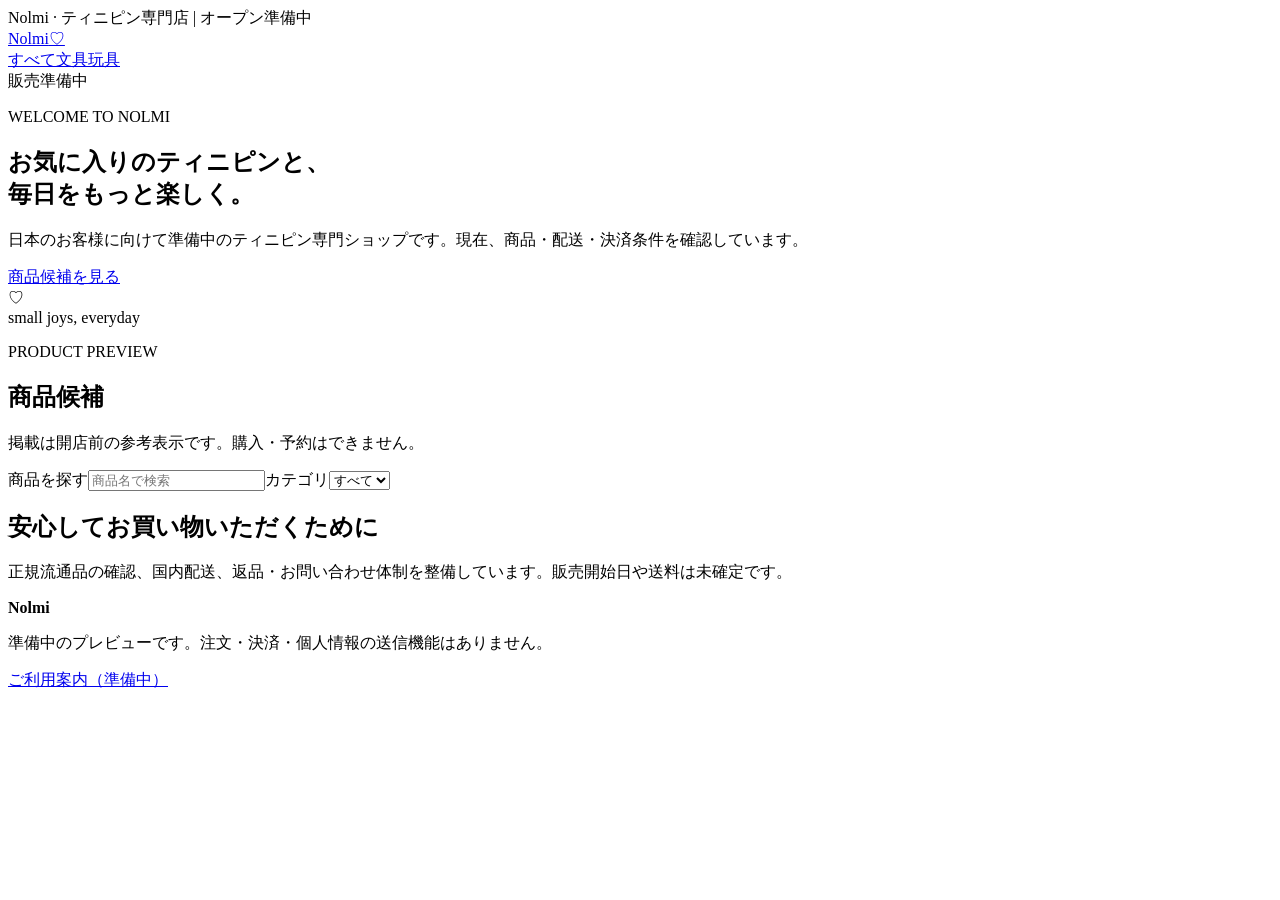
==== preview.html @ 4b1445b3 "preview: add safe storefront asset preview.html" ====
<!doctype html>
<html lang="ja"><head><meta charset="utf-8"><meta name="viewport" content="width=device-width,initial-scale=1"><meta name="robots" content="noindex,nofollow"><title>Nolmi | ティニピン専門店（準備中）</title><link rel="stylesheet" href="styles.css"></head>
<body><header><div class="bar">Nolmi · ティニピン専門店 | オープン準備中</div><div class="nav"><a class="logo" href="#home">Nolmi<span>♡</span></a><nav aria-label="商品カテゴリ"><a href="#catalog">すべて</a><a href="#catalog" data-category="文具">文具</a><a href="#catalog" data-category="玩具">玩具</a></nav><span class="status">販売準備中</span></div></header>
<main id="home"><section class="hero"><div class="hero-copy"><p class="eyebrow">WELCOME TO NOLMI</p><h1>お気に入りのティニピンと、<br>毎日をもっと楽しく。</h1><p>日本のお客様に向けて準備中のティニピン専門ショップです。現在、商品・配送・決済条件を確認しています。</p><a class="button" href="#catalog">商品候補を見る</a></div><div class="hero-art" aria-hidden="true"><div class="heart">♡</div><span>small joys, everyday</span></div></section>
<section id="catalog" class="catalog"><div class="heading"><div><p class="eyebrow">PRODUCT PREVIEW</p><h2>商品候補</h2></div><p class="notice">掲載は開店前の参考表示です。購入・予約はできません。</p></div><div class="filters"><label for="search">商品を探す</label><input id="search" type="search" placeholder="商品名で検索"><label for="category">カテゴリ</label><select id="category"><option value="すべて">すべて</option><option value="文具">文具</option><option value="玩具">玩具</option></select></div><div id="products" class="products" aria-live="polite"></div></section>
<section class="info"><h2>安心してお買い物いただくために</h2><p>正規流通品の確認、国内配送、返品・お問い合わせ体制を整備しています。販売開始日や送料は未確定です。</p></section></main>
<footer><strong>Nolmi</strong><p>準備中のプレビューです。注文・決済・個人情報の送信機能はありません。</p> <p><a href="information.html">ご利用案内（準備中）</a></p></footer><script src="catalog.js"></script><script src="preview.js"></script></body></html>
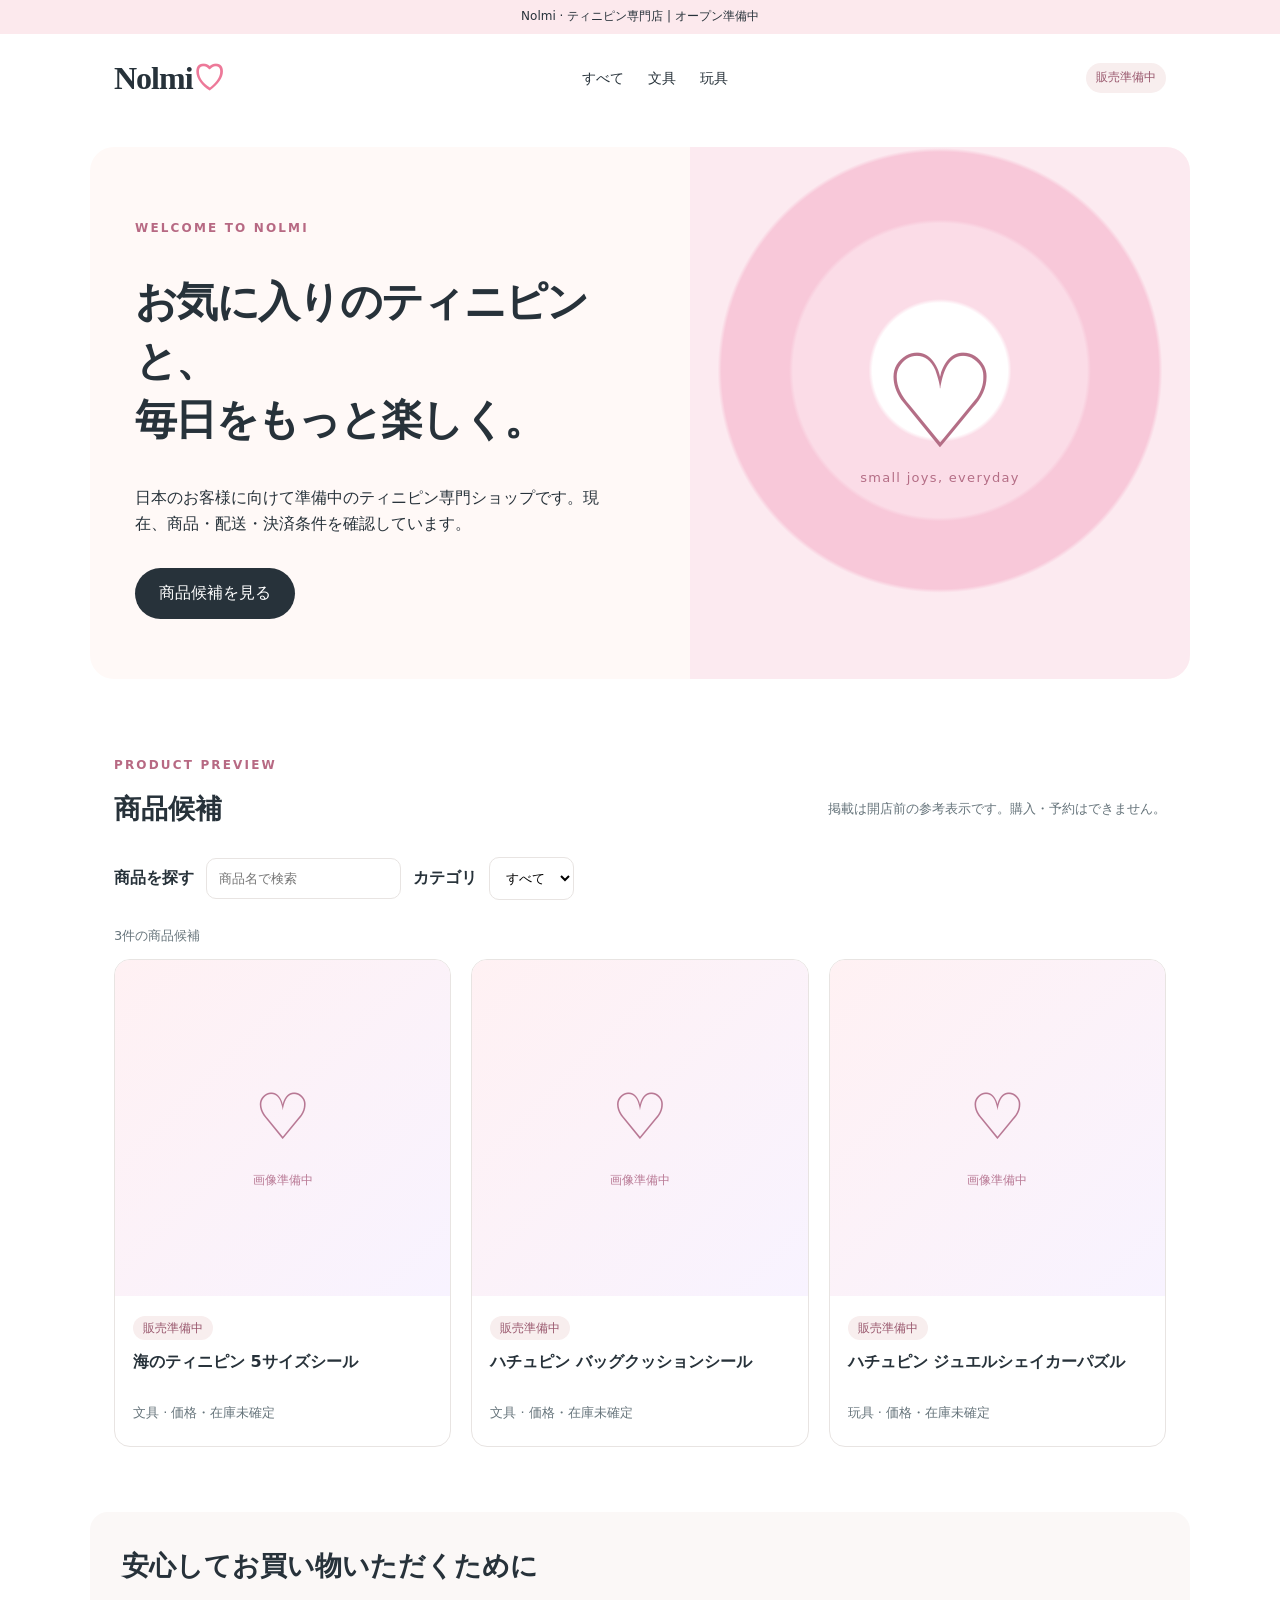
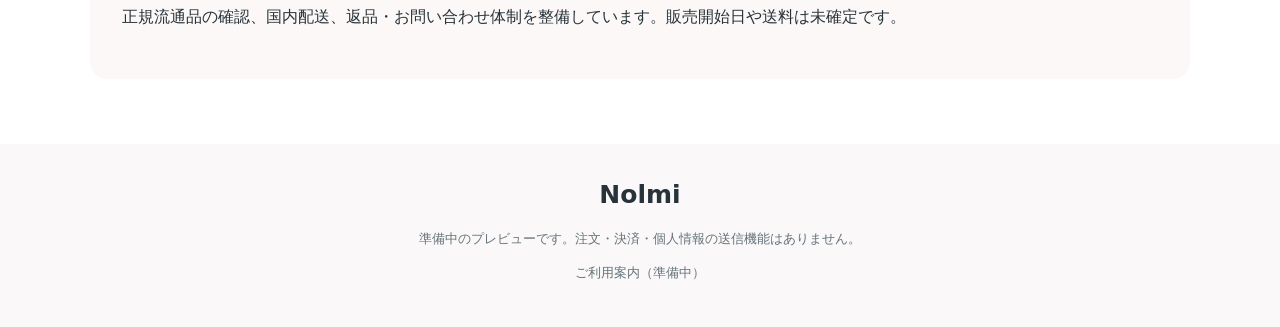
==== commit 93664915: "ui: display live product search result count" ====
--- a/preview.html
+++ b/preview.html
@@ -2,6 +2,6 @@
 <html lang="ja"><head><meta charset="utf-8"><meta name="viewport" content="width=device-width,initial-scale=1"><meta name="robots" content="noindex,nofollow"><title>Nolmi | ティニピン専門店（準備中）</title><link rel="stylesheet" href="styles.css"></head>
 <body><header><div class="bar">Nolmi · ティニピン専門店 | オープン準備中</div><div class="nav"><a class="logo" href="#home">Nolmi<span>♡</span></a><nav aria-label="商品カテゴリ"><a href="#catalog">すべて</a><a href="#catalog" data-category="文具">文具</a><a href="#catalog" data-category="玩具">玩具</a></nav><span class="status">販売準備中</span></div></header>
 <main id="home"><section class="hero"><div class="hero-copy"><p class="eyebrow">WELCOME TO NOLMI</p><h1>お気に入りのティニピンと、<br>毎日をもっと楽しく。</h1><p>日本のお客様に向けて準備中のティニピン専門ショップです。現在、商品・配送・決済条件を確認しています。</p><a class="button" href="#catalog">商品候補を見る</a></div><div class="hero-art" aria-hidden="true"><div class="heart">♡</div><span>small joys, everyday</span></div></section>
-<section id="catalog" class="catalog"><div class="heading"><div><p class="eyebrow">PRODUCT PREVIEW</p><h2>商品候補</h2></div><p class="notice">掲載は開店前の参考表示です。購入・予約はできません。</p></div><div class="filters"><label for="search">商品を探す</label><input id="search" type="search" placeholder="商品名で検索"><label for="category">カテゴリ</label><select id="category"><option value="すべて">すべて</option><option value="文具">文具</option><option value="玩具">玩具</option></select></div><div id="products" class="products" aria-live="polite"></div></section>
+<section id="catalog" class="catalog"><div class="heading"><div><p class="eyebrow">PRODUCT PREVIEW</p><h2>商品候補</h2></div><p class="notice">掲載は開店前の参考表示です。購入・予約はできません。</p></div><div class="filters"><label for="search">商品を探す</label><input id="search" type="search" placeholder="商品名で検索"><label for="category">カテゴリ</label><select id="category"><option value="すべて">すべて</option><option value="文具">文具</option><option value="玩具">玩具</option></select></div><p id="result-count" class="notice" role="status" aria-live="polite"></p><div id="products" class="products" aria-live="polite"></div></section>
 <section class="info"><h2>安心してお買い物いただくために</h2><p>正規流通品の確認、国内配送、返品・お問い合わせ体制を整備しています。販売開始日や送料は未確定です。</p></section></main>
 <footer><strong>Nolmi</strong><p>準備中のプレビューです。注文・決済・個人情報の送信機能はありません。</p> <p><a href="information.html">ご利用案内（準備中）</a></p></footer><script src="catalog.js"></script><script src="preview.js"></script></body></html>
--- a/styles.css
+++ b/styles.css
@@ -0,0 +1,5 @@
+:root{--ink:#27323a;--muted:#66747b;--pink:#ed7999;--cream:#fff9f7;--line:#e8e4e2}*{box-sizing:border-box}body{margin:0;color:var(--ink);background:#fff;font-family:system-ui,-apple-system,"Noto Sans JP",sans-serif;line-height:1.65}a{color:inherit;text-decoration:none}.bar{background:#fce9ed;text-align:center;font-size:12px;padding:7px}.nav{max-width:1100px;margin:auto;padding:18px 24px;display:flex;align-items:center;justify-content:space-between;gap:16px}.logo{font-family:Georgia,serif;font-size:32px;font-weight:bold;letter-spacing:-1px}.logo span{color:var(--pink)}nav{display:flex;gap:24px;font-size:14px}.status,.tag{font-size:12px;background:#f8eeee;padding:5px 10px;border-radius:30px;color:#98566c}.hero{max-width:1100px;margin:24px auto 0;background:var(--cream);border-radius:24px;display:grid;grid-template-columns:1.2fr 1fr;min-height:380px;overflow:hidden}.hero-copy{padding:60px 45px}.eyebrow{font-size:12px;letter-spacing:.18em;color:#b76983;font-weight:700}.hero h1{font-size:clamp(25px,3.5vw,42px);line-height:1.4;letter-spacing:-.04em}.hero p{max-width:490px}.button{display:inline-block;margin-top:15px;background:var(--ink);color:#fff;padding:12px 24px;border-radius:28px}.hero-art{display:grid;place-content:center;text-align:center;background:radial-gradient(circle at 50% 42%,#fff 0 17%,#fbdce7 18% 37%,#f8c8d9 38% 55%,#fceaf0 56%);color:#b46e86}.heart{font-size:130px;line-height:1}.hero-art span{font-size:13px;letter-spacing:.1em}.catalog,.info{max-width:1100px;margin:65px auto;padding:0 24px}.heading{display:flex;align-items:end;justify-content:space-between;gap:16px}.heading h2,.info h2{font-size:27px;margin:0}.notice{font-size:13px;color:var(--muted)}.filters{display:flex;gap:12px;align-items:center;margin:25px 0}.filters input,.filters select{border:1px solid var(--line);border-radius:10px;padding:12px;background:white;min-width:0}.products{display:grid;grid-template-columns:repeat(3,minmax(0,1fr));gap:20px}.product{border:1px solid var(--line);border-radius:16px;overflow:hidden;background:white}.placeholder{aspect-ratio:1;background:linear-gradient(135deg,#fff1f3,#f8f3ff);display:grid;place-content:center;text-align:center;color:#b87894}.placeholder b{font-size:64px;font-weight:400}.placeholder small{font-size:12px}.details{padding:18px}.details h3{font-size:16px;margin:9px 0}.details p{font-size:13px;color:var(--muted);margin:4px 0}.info{background:#fbf8f7;border-radius:18px;padding:32px}footer{text-align:center;background:#faf8f8;padding:30px;font-size:13px;color:var(--muted)}footer strong{font-size:25px;color:var(--ink)}@media(max-width:700px){.nav{padding:12px 16px}.logo{font-size:27px}nav{gap:12px;font-size:12px}.status{display:none}.hero{margin:10px 12px 0;grid-template-columns:1fr}.hero-copy{padding:35px 25px}.hero-art{min-height:150px}.heart{font-size:70px}.catalog,.info{margin:38px 12px;padding:0 4px}.heading{display:block}.filters{flex-wrap:wrap}.filters label{font-size:12px}.filters input{flex:1;min-width:110px}.products{grid-template-columns:repeat(2,minmax(0,1fr));gap:10px}.details{padding:12px}.details h3{font-size:14px}.info{padding:22px}.notice{font-size:12px}}
+/* Mobile storefront refinements */
+html{scroll-behavior:smooth}#catalog{scroll-margin-top:20px}.product{transition:box-shadow .2s ease}.product:focus-within{box-shadow:0 0 0 3px #f5c6d5}.details h3 a{display:block;min-height:44px}.details h3 a:focus-visible,.button:focus-visible{outline:3px solid #b76983;outline-offset:3px}.placeholder{min-height:145px}.filters label{font-weight:600}.filters input:focus-visible,.filters select:focus-visible{outline:2px solid #b76983;outline-offset:2px}@media(max-width:700px){.hero-copy{padding:27px 24px}.hero h1{font-size:clamp(24px,6.5vw,32px)}.hero-art{min-height:115px}.catalog{margin-top:30px}.filters{display:grid;grid-template-columns:1fr 1fr;gap:8px}.filters label[for=search]{grid-column:1/-1}.filters input{grid-column:1/-1;width:100%}.filters label[for=category]{align-self:center}.filters select{width:100%}.products{gap:12px}.details h3{line-height:1.45}.placeholder b{font-size:48px}}@media(prefers-reduced-motion:reduce){html{scroll-behavior:auto}.product{transition:none}}
+
+.art-link{display:block}.art-link:focus-visible{outline:3px solid #b76983;outline-offset:-3px}.product-facts{margin:24px 0;padding:20px 24px;background:#fff9f7;border:1px solid #e8e4e2;border-radius:16px}.product-facts h2{font-size:19px;margin:0 0 12px}.product-facts p{margin:8px 0}.product-facts strong{font-weight:650}@media(max-width:700px){.product-facts{padding:18px 16px}.art-link .placeholder{min-height:130px}}
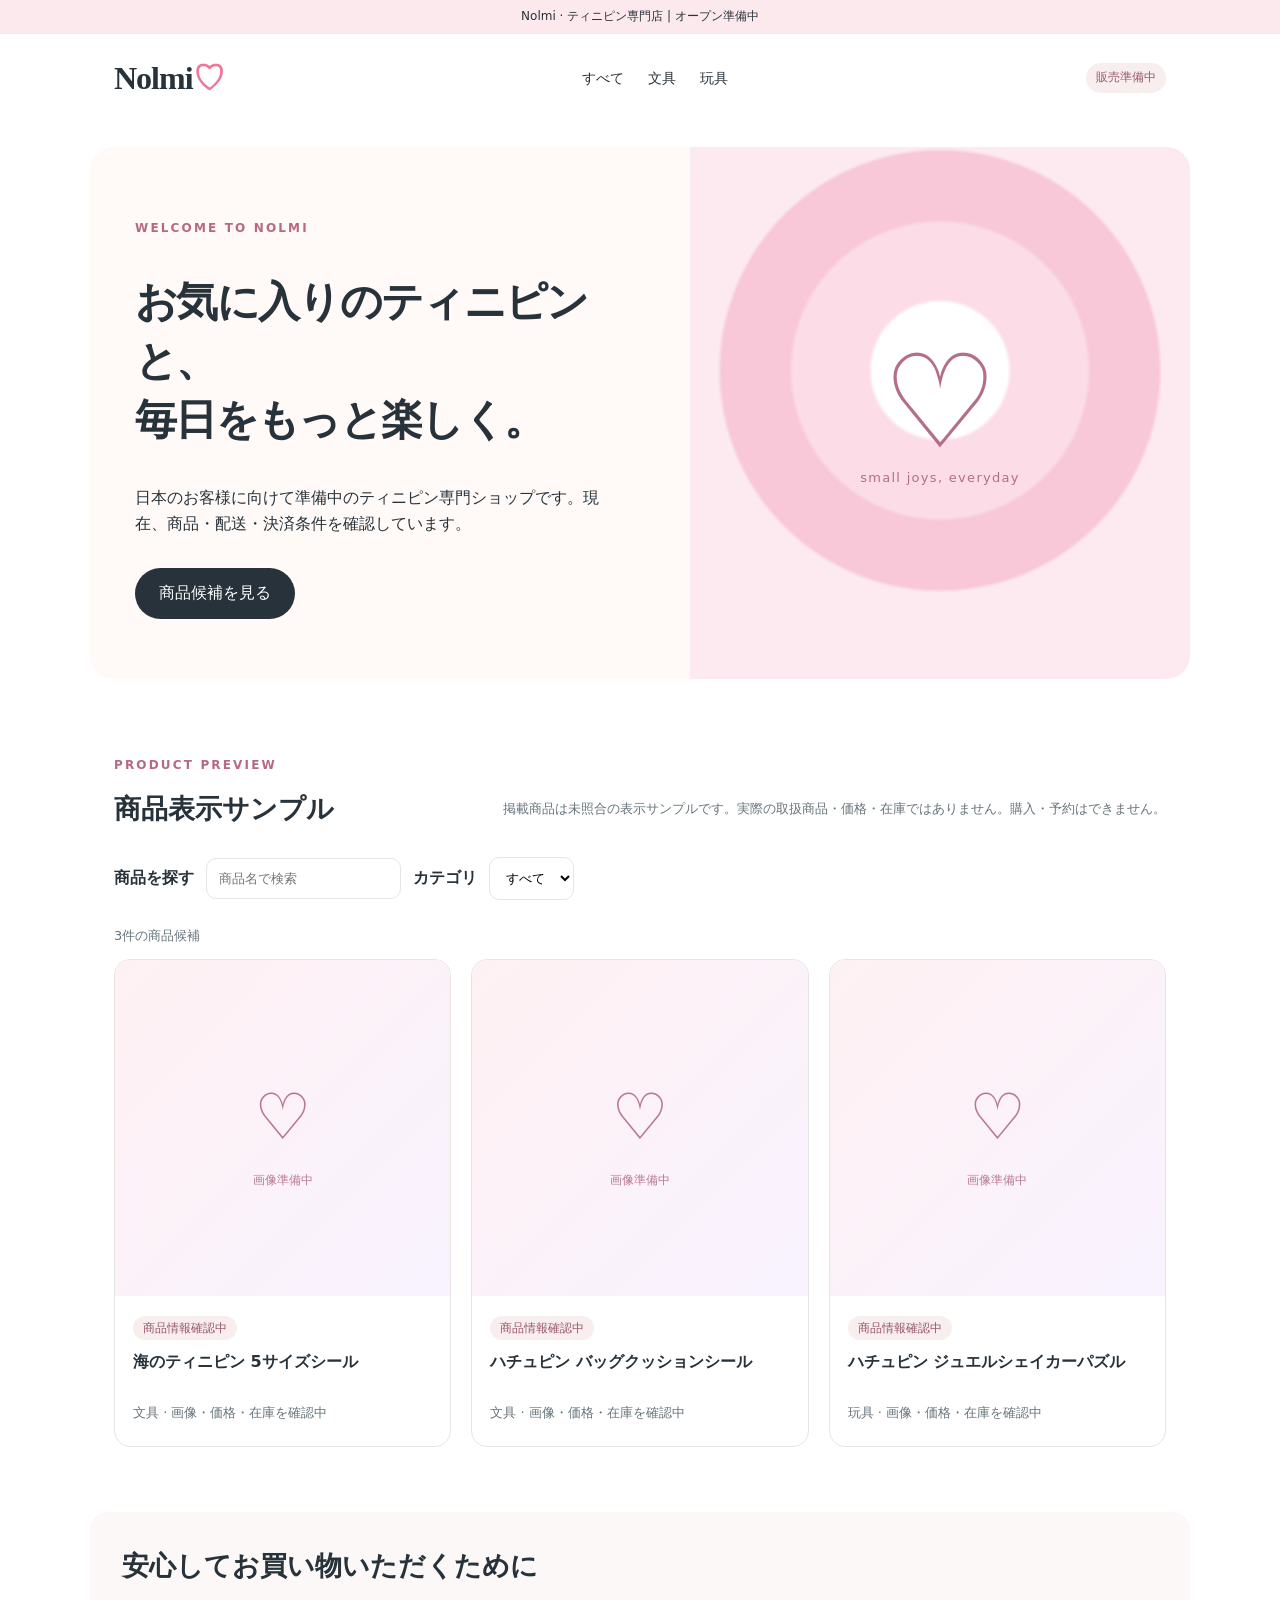
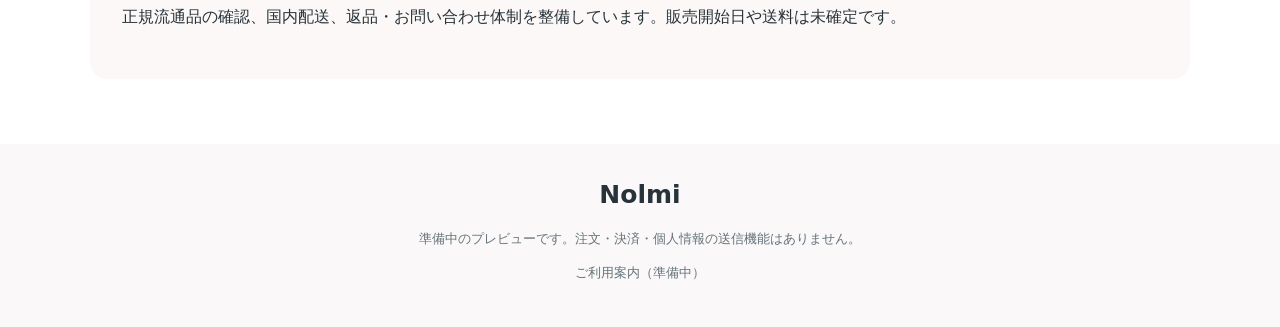
==== commit 7ba3f539: "copy: identify unverified examples as non-commercial display samples" ====
--- a/preview.html
+++ b/preview.html
@@ -2,6 +2,6 @@
 <html lang="ja"><head><meta charset="utf-8"><meta name="viewport" content="width=device-width,initial-scale=1"><meta name="robots" content="noindex,nofollow"><title>Nolmi | ティニピン専門店（準備中）</title><link rel="stylesheet" href="styles.css"></head>
 <body><header><div class="bar">Nolmi · ティニピン専門店 | オープン準備中</div><div class="nav"><a class="logo" href="#home">Nolmi<span>♡</span></a><nav aria-label="商品カテゴリ"><a href="#catalog">すべて</a><a href="#catalog" data-category="文具">文具</a><a href="#catalog" data-category="玩具">玩具</a></nav><span class="status">販売準備中</span></div></header>
 <main id="home"><section class="hero"><div class="hero-copy"><p class="eyebrow">WELCOME TO NOLMI</p><h1>お気に入りのティニピンと、<br>毎日をもっと楽しく。</h1><p>日本のお客様に向けて準備中のティニピン専門ショップです。現在、商品・配送・決済条件を確認しています。</p><a class="button" href="#catalog">商品候補を見る</a></div><div class="hero-art" aria-hidden="true"><div class="heart">♡</div><span>small joys, everyday</span></div></section>
-<section id="catalog" class="catalog"><div class="heading"><div><p class="eyebrow">PRODUCT PREVIEW</p><h2>商品候補</h2></div><p class="notice">掲載は開店前の参考表示です。購入・予約はできません。</p></div><div class="filters"><label for="search">商品を探す</label><input id="search" type="search" placeholder="商品名で検索"><label for="category">カテゴリ</label><select id="category"><option value="すべて">すべて</option><option value="文具">文具</option><option value="玩具">玩具</option></select></div><p id="result-count" class="notice" role="status" aria-live="polite"></p><div id="products" class="products" aria-live="polite"></div></section>
+<section id="catalog" class="catalog"><div class="heading"><div><p class="eyebrow">PRODUCT PREVIEW</p><h2>商品表示サンプル</h2></div><p class="notice">掲載商品は未照合の表示サンプルです。実際の取扱商品・価格・在庫ではありません。購入・予約はできません。</p></div><div class="filters"><label for="search">商品を探す</label><input id="search" type="search" placeholder="商品名で検索"><label for="category">カテゴリ</label><select id="category"><option value="すべて">すべて</option><option value="文具">文具</option><option value="玩具">玩具</option></select></div><p id="result-count" class="notice" role="status" aria-live="polite"></p><div id="products" class="products" aria-live="polite"></div></section>
 <section class="info"><h2>安心してお買い物いただくために</h2><p>正規流通品の確認、国内配送、返品・お問い合わせ体制を整備しています。販売開始日や送料は未確定です。</p></section></main>
 <footer><strong>Nolmi</strong><p>準備中のプレビューです。注文・決済・個人情報の送信機能はありません。</p> <p><a href="information.html">ご利用案内（準備中）</a></p></footer><script src="catalog.js"></script><script src="preview.js"></script></body></html>
--- a/styles.css
+++ b/styles.css
@@ -3,3 +3,5 @@
 html{scroll-behavior:smooth}#catalog{scroll-margin-top:20px}.product{transition:box-shadow .2s ease}.product:focus-within{box-shadow:0 0 0 3px #f5c6d5}.details h3 a{display:block;min-height:44px}.details h3 a:focus-visible,.button:focus-visible{outline:3px solid #b76983;outline-offset:3px}.placeholder{min-height:145px}.filters label{font-weight:600}.filters input:focus-visible,.filters select:focus-visible{outline:2px solid #b76983;outline-offset:2px}@media(max-width:700px){.hero-copy{padding:27px 24px}.hero h1{font-size:clamp(24px,6.5vw,32px)}.hero-art{min-height:115px}.catalog{margin-top:30px}.filters{display:grid;grid-template-columns:1fr 1fr;gap:8px}.filters label[for=search]{grid-column:1/-1}.filters input{grid-column:1/-1;width:100%}.filters label[for=category]{align-self:center}.filters select{width:100%}.products{gap:12px}.details h3{line-height:1.45}.placeholder b{font-size:48px}}@media(prefers-reduced-motion:reduce){html{scroll-behavior:auto}.product{transition:none}}
 
 .art-link{display:block}.art-link:focus-visible{outline:3px solid #b76983;outline-offset:-3px}.product-facts{margin:24px 0;padding:20px 24px;background:#fff9f7;border:1px solid #e8e4e2;border-radius:16px}.product-facts h2{font-size:19px;margin:0 0 12px}.product-facts p{margin:8px 0}.product-facts strong{font-weight:650}@media(max-width:700px){.product-facts{padding:18px 16px}.art-link .placeholder{min-height:130px}}
+
+.placeholder.has-image{display:block;background:#fff}.placeholder.has-image img{display:block;width:100%;height:100%;aspect-ratio:1;object-fit:contain}
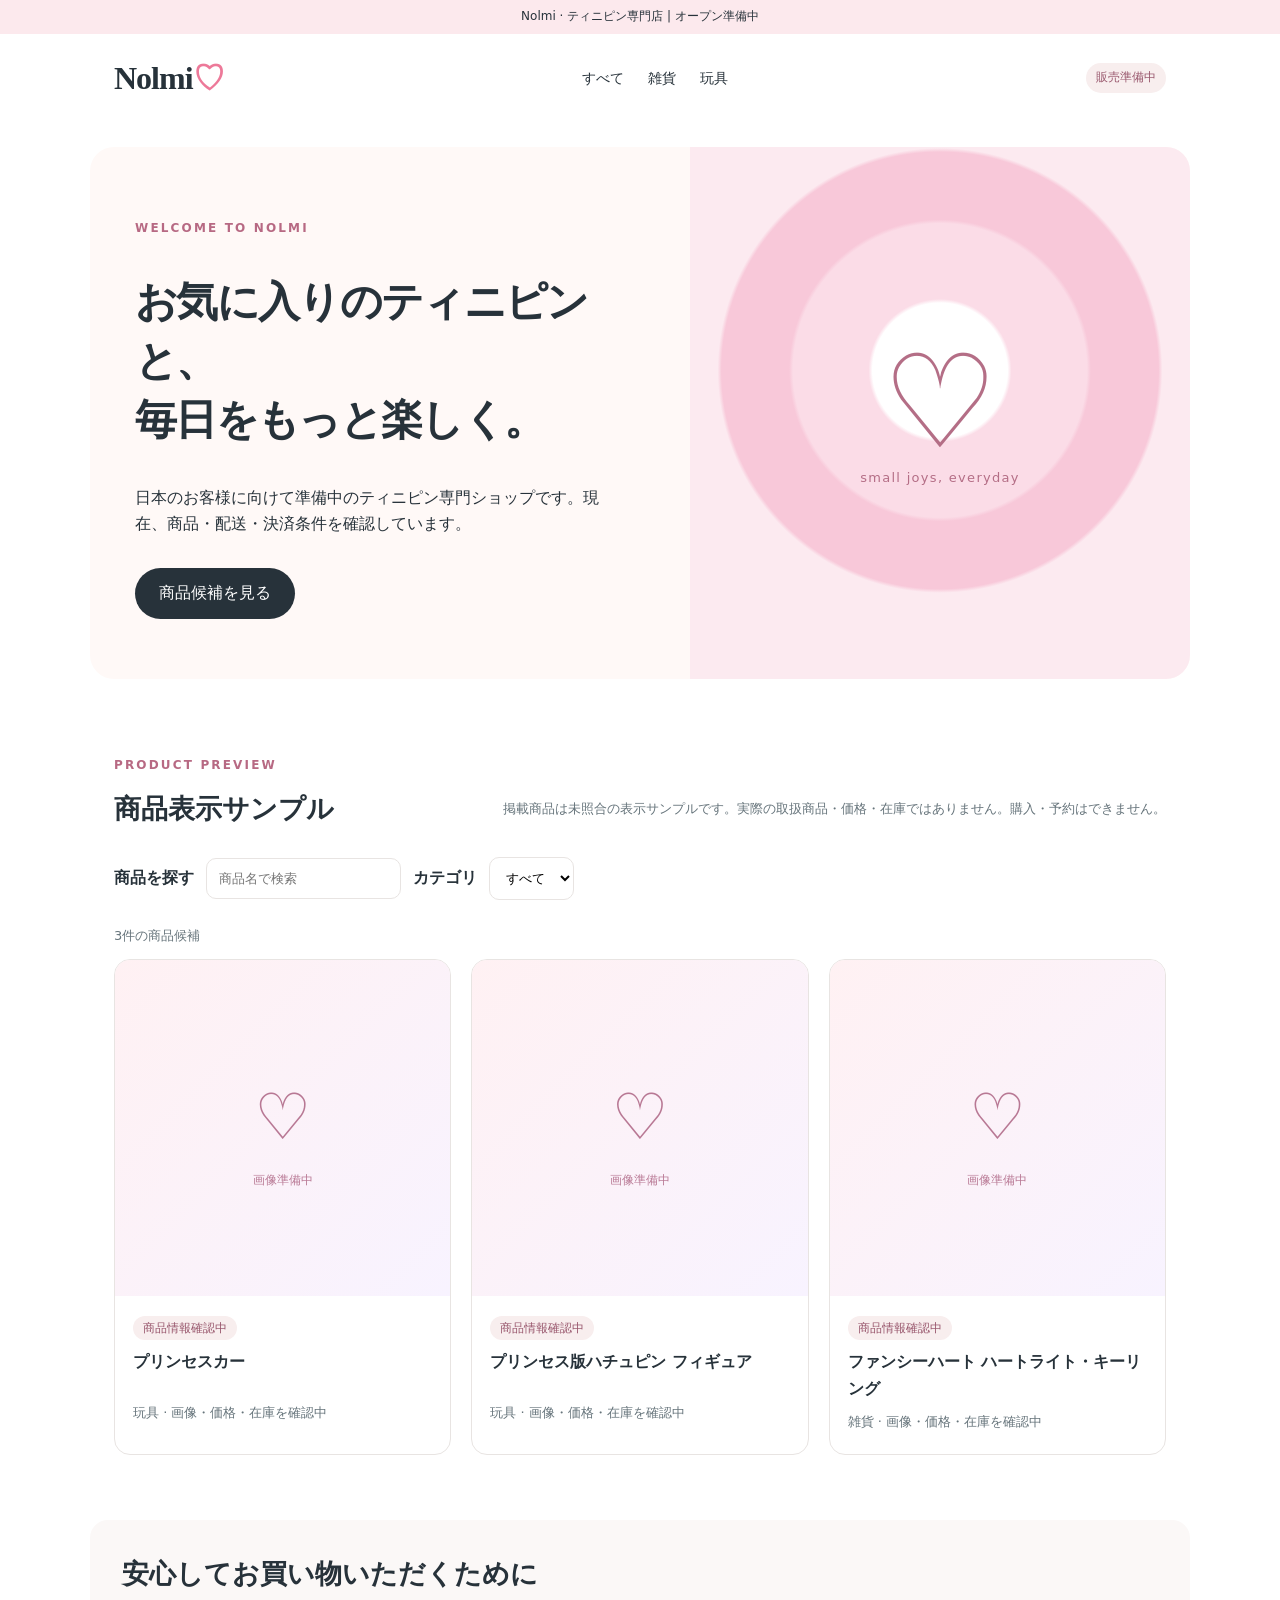
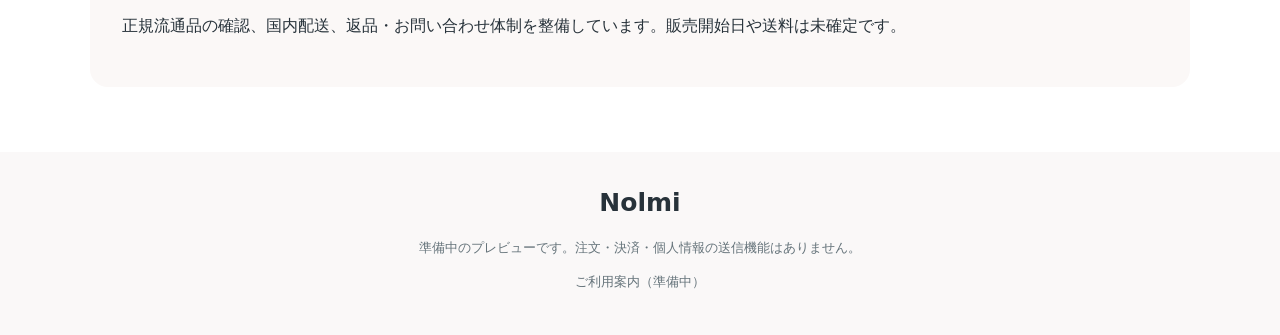
==== commit 7e96d1a4: "fix: match category navigation to current reference catalog" ====
--- a/preview.html
+++ b/preview.html
@@ -1,7 +1,7 @@
 <!doctype html>
 <html lang="ja"><head><meta charset="utf-8"><meta name="viewport" content="width=device-width,initial-scale=1"><meta name="robots" content="noindex,nofollow"><title>Nolmi | ティニピン専門店（準備中）</title><link rel="stylesheet" href="styles.css"></head>
-<body><header><div class="bar">Nolmi · ティニピン専門店 | オープン準備中</div><div class="nav"><a class="logo" href="#home">Nolmi<span>♡</span></a><nav aria-label="商品カテゴリ"><a href="#catalog">すべて</a><a href="#catalog" data-category="文具">文具</a><a href="#catalog" data-category="玩具">玩具</a></nav><span class="status">販売準備中</span></div></header>
+<body><header><div class="bar">Nolmi · ティニピン専門店 | オープン準備中</div><div class="nav"><a class="logo" href="#home">Nolmi<span>♡</span></a><nav aria-label="商品カテゴリ"><a href="#catalog">すべて</a><a href="#catalog" data-category="雑貨">雑貨</a><a href="#catalog" data-category="玩具">玩具</a></nav><span class="status">販売準備中</span></div></header>
 <main id="home"><section class="hero"><div class="hero-copy"><p class="eyebrow">WELCOME TO NOLMI</p><h1>お気に入りのティニピンと、<br>毎日をもっと楽しく。</h1><p>日本のお客様に向けて準備中のティニピン専門ショップです。現在、商品・配送・決済条件を確認しています。</p><a class="button" href="#catalog">商品候補を見る</a></div><div class="hero-art" aria-hidden="true"><div class="heart">♡</div><span>small joys, everyday</span></div></section>
-<section id="catalog" class="catalog"><div class="heading"><div><p class="eyebrow">PRODUCT PREVIEW</p><h2>商品表示サンプル</h2></div><p class="notice">掲載商品は未照合の表示サンプルです。実際の取扱商品・価格・在庫ではありません。購入・予約はできません。</p></div><div class="filters"><label for="search">商品を探す</label><input id="search" type="search" placeholder="商品名で検索"><label for="category">カテゴリ</label><select id="category"><option value="すべて">すべて</option><option value="文具">文具</option><option value="玩具">玩具</option></select></div><p id="result-count" class="notice" role="status" aria-live="polite"></p><div id="products" class="products" aria-live="polite"></div></section>
+<section id="catalog" class="catalog"><div class="heading"><div><p class="eyebrow">PRODUCT PREVIEW</p><h2>商品表示サンプル</h2></div><p class="notice">掲載商品は未照合の表示サンプルです。実際の取扱商品・価格・在庫ではありません。購入・予約はできません。</p></div><div class="filters"><label for="search">商品を探す</label><input id="search" type="search" placeholder="商品名で検索"><label for="category">カテゴリ</label><select id="category"><option value="すべて">すべて</option><option value="雑貨">雑貨</option><option value="玩具">玩具</option></select></div><p id="result-count" class="notice" role="status" aria-live="polite"></p><div id="products" class="products" aria-live="polite"></div></section>
 <section class="info"><h2>安心してお買い物いただくために</h2><p>正規流通品の確認、国内配送、返品・お問い合わせ体制を整備しています。販売開始日や送料は未確定です。</p></section></main>
 <footer><strong>Nolmi</strong><p>準備中のプレビューです。注文・決済・個人情報の送信機能はありません。</p> <p><a href="information.html">ご利用案内（準備中）</a></p></footer><script src="catalog.js"></script><script src="preview.js"></script></body></html>
--- a/styles.css
+++ b/styles.css
@@ -5,3 +5,5 @@
 .art-link{display:block}.art-link:focus-visible{outline:3px solid #b76983;outline-offset:-3px}.product-facts{margin:24px 0;padding:20px 24px;background:#fff9f7;border:1px solid #e8e4e2;border-radius:16px}.product-facts h2{font-size:19px;margin:0 0 12px}.product-facts p{margin:8px 0}.product-facts strong{font-weight:650}@media(max-width:700px){.product-facts{padding:18px 16px}.art-link .placeholder{min-height:130px}}
 
 .placeholder.has-image{display:block;background:#fff}.placeholder.has-image img{display:block;width:100%;height:100%;aspect-ratio:1;object-fit:contain}
+
+.source-link{display:inline-block;margin:10px 0 22px;color:#9e4866;text-decoration:underline;text-underline-offset:3px}.source-link:focus-visible{outline:2px solid #9e4866;outline-offset:3px}
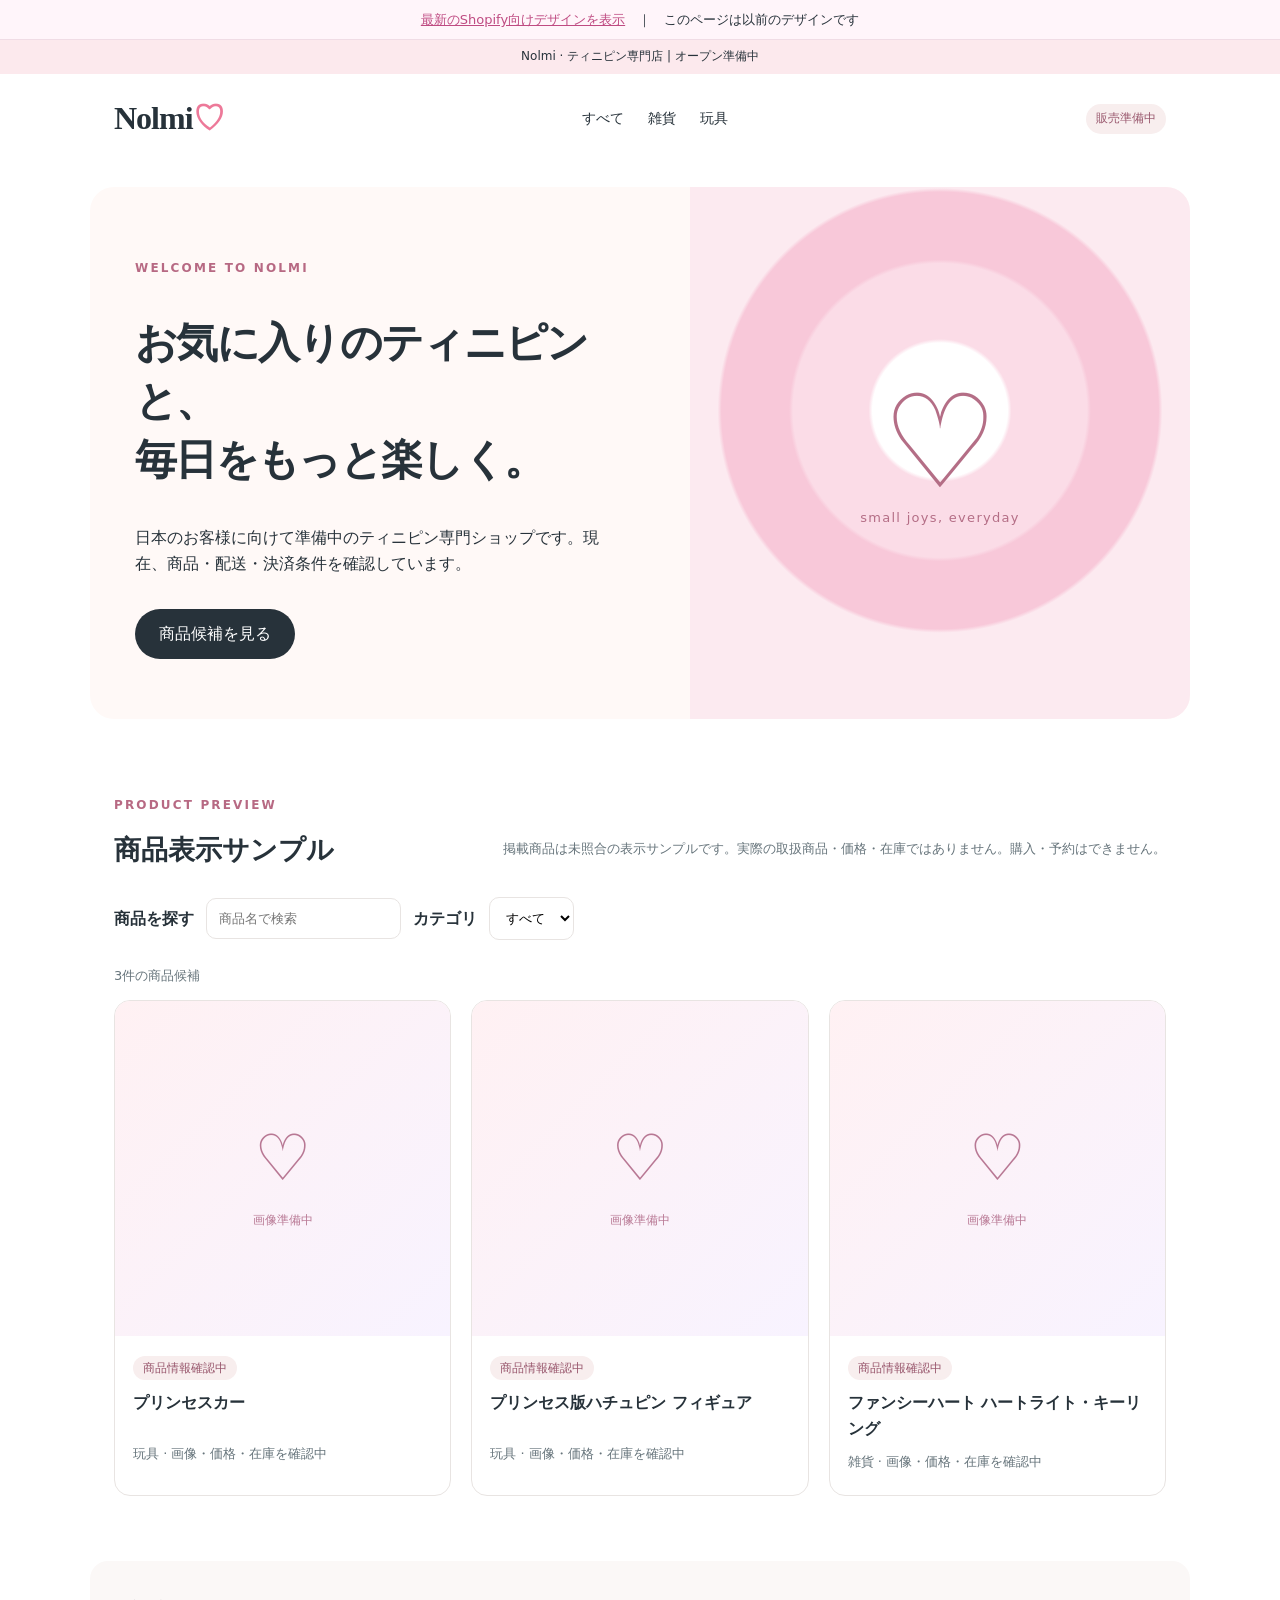
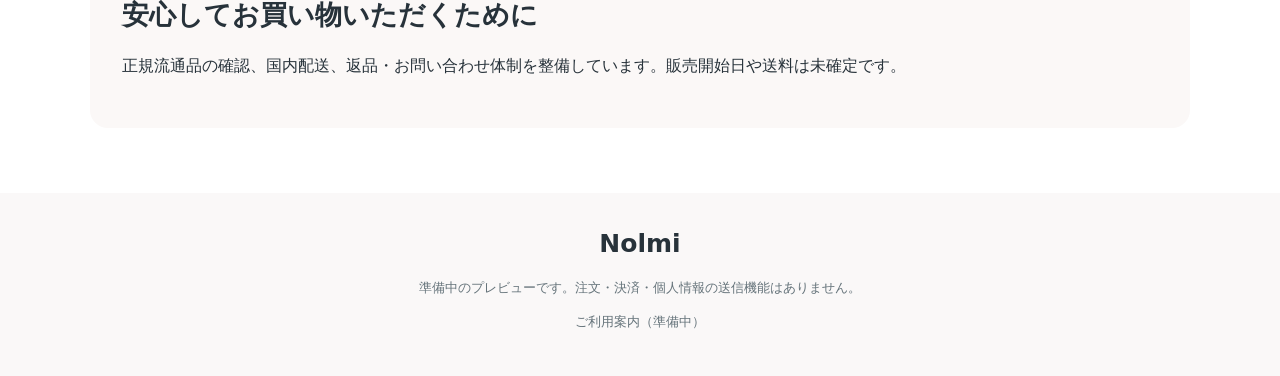
==== commit 5af0fb04: "preview: link original approved concept to current Shopify layout" ====
--- a/preview.html
+++ b/preview.html
@@ -1,7 +1,7 @@
 <!doctype html>
 <html lang="ja"><head><meta charset="utf-8"><meta name="viewport" content="width=device-width,initial-scale=1"><meta name="robots" content="noindex,nofollow"><title>Nolmi | ティニピン専門店（準備中）</title><link rel="stylesheet" href="styles.css"></head>
-<body><header><div class="bar">Nolmi · ティニピン専門店 | オープン準備中</div><div class="nav"><a class="logo" href="#home">Nolmi<span>♡</span></a><nav aria-label="商品カテゴリ"><a href="#catalog">すべて</a><a href="#catalog" data-category="雑貨">雑貨</a><a href="#catalog" data-category="玩具">玩具</a></nav><span class="status">販売準備中</span></div></header>
+<body><aside style="background:#fff5fa;border-bottom:1px solid #f0dce5;padding:9px 16px;text-align:center;font-size:13px"><a style="color:#bf4b82;text-decoration:underline" href="shopify-design-preview.html">最新のShopify向けデザインを表示</a>　｜　このページは以前のデザインです</aside><header><div class="bar">Nolmi · ティニピン専門店 | オープン準備中</div><div class="nav"><a class="logo" href="#home">Nolmi<span>♡</span></a><nav aria-label="商品カテゴリ"><a href="#catalog">すべて</a><a href="#catalog" data-category="雑貨">雑貨</a><a href="#catalog" data-category="玩具">玩具</a></nav><span class="status">販売準備中</span></div></header>
 <main id="home"><section class="hero"><div class="hero-copy"><p class="eyebrow">WELCOME TO NOLMI</p><h1>お気に入りのティニピンと、<br>毎日をもっと楽しく。</h1><p>日本のお客様に向けて準備中のティニピン専門ショップです。現在、商品・配送・決済条件を確認しています。</p><a class="button" href="#catalog">商品候補を見る</a></div><div class="hero-art" aria-hidden="true"><div class="heart">♡</div><span>small joys, everyday</span></div></section>
-<section id="catalog" class="catalog"><div class="heading"><div><p class="eyebrow">PRODUCT PREVIEW</p><h2>商品表示サンプル</h2></div><p class="notice">掲載商品は未照合の表示サンプルです。実際の取扱商品・価格・在庫ではありません。購入・予約はできません。</p></div><div class="filters"><label for="search">商品を探す</label><input id="search" type="search" placeholder="商品名で検索"><label for="category">カテゴリ</label><select id="category"><option value="すべて">すべて</option><option value="雑貨">雑貨</option><option value="玩具">玩具</option></select></div><p id="result-count" class="notice" role="status" aria-live="polite"></p><div id="products" class="products" aria-live="polite"></div></section>
+<section id="catalog" class="catalog"><div class="heading"><div><p class="eyebrow">PRODUCT PREVIEW</p><h2>商品表示サンプル</h2></div><p class="notice">掲載商品は未照合の表示サンプルです。実際の取扱商品・価格・在庫ではありません。購入・予約はできません。</p></div><div class="filters"><label for="search">商品を探す</label><input id="search" type="search" placeholder="商品名で検索"><label for="category">カテゴリ</label><select id="category"><option value="すべて">すべて</option><option value="雑貨">雑貨</option><option value="玩具">玩具</option></select></div><p id="result-count" class="notice" role="status" aria-live="polite"></p><div class="products" id="products" aria-live="polite"><article class="product" data-preview-fallback><a class="art-link" href="product.html?id=REF-131799555"><div class="placeholder"><b>♡</b><small>画像準備中</small></div></a><div class="details"><span class="tag">商品情報確認中</span><h3><a href="product.html?id=REF-131799555">プリンセスカー</a></h3><p>玩具 · 価格・在庫確認中</p></div></article><article class="product" data-preview-fallback><a class="art-link" href="product.html?id=REF-131659111"><div class="placeholder"><b>♡</b><small>画像準備中</small></div></a><div class="details"><span class="tag">商品情報確認中</span><h3><a href="product.html?id=REF-131659111">プリンセス版ハチュピン フィギュア</a></h3><p>玩具 · 価格・在庫確認中</p></div></article><article class="product" data-preview-fallback><a class="art-link" href="product.html?id=REF-131581064"><div class="placeholder"><b>♡</b><small>画像準備中</small></div></a><div class="details"><span class="tag">商品情報確認中</span><h3><a href="product.html?id=REF-131581064">ファンシーハート ハートライト・キーリング</a></h3><p>雑貨 · 価格・在庫確認中</p></div></article></div></section>
 <section class="info"><h2>安心してお買い物いただくために</h2><p>正規流通品の確認、国内配送、返品・お問い合わせ体制を整備しています。販売開始日や送料は未確定です。</p></section></main>
 <footer><strong>Nolmi</strong><p>準備中のプレビューです。注文・決済・個人情報の送信機能はありません。</p> <p><a href="information.html">ご利用案内（準備中）</a></p></footer><script src="catalog.js"></script><script src="preview.js"></script></body></html>
--- a/styles.css
+++ b/styles.css
@@ -7,3 +7,7 @@
 .placeholder.has-image{display:block;background:#fff}.placeholder.has-image img{display:block;width:100%;height:100%;aspect-ratio:1;object-fit:contain}
 
 .source-link{display:inline-block;margin:10px 0 22px;color:#9e4866;text-decoration:underline;text-underline-offset:3px}.source-link:focus-visible{outline:2px solid #9e4866;outline-offset:3px}
+
+/* Readable cards on phone browsers using desktop-site mode as well. */
+@media(max-width:1050px){.products{grid-template-columns:repeat(2,minmax(0,1fr));gap:16px}.details h3{font-size:clamp(15px,1.8vw,18px)}.details p{font-size:13px}.catalog{margin-top:40px}}
+@media(max-width:520px){.products{grid-template-columns:repeat(2,minmax(0,1fr));gap:10px}.details{padding:12px}.details h3{font-size:15px}.placeholder{min-height:150px}}
